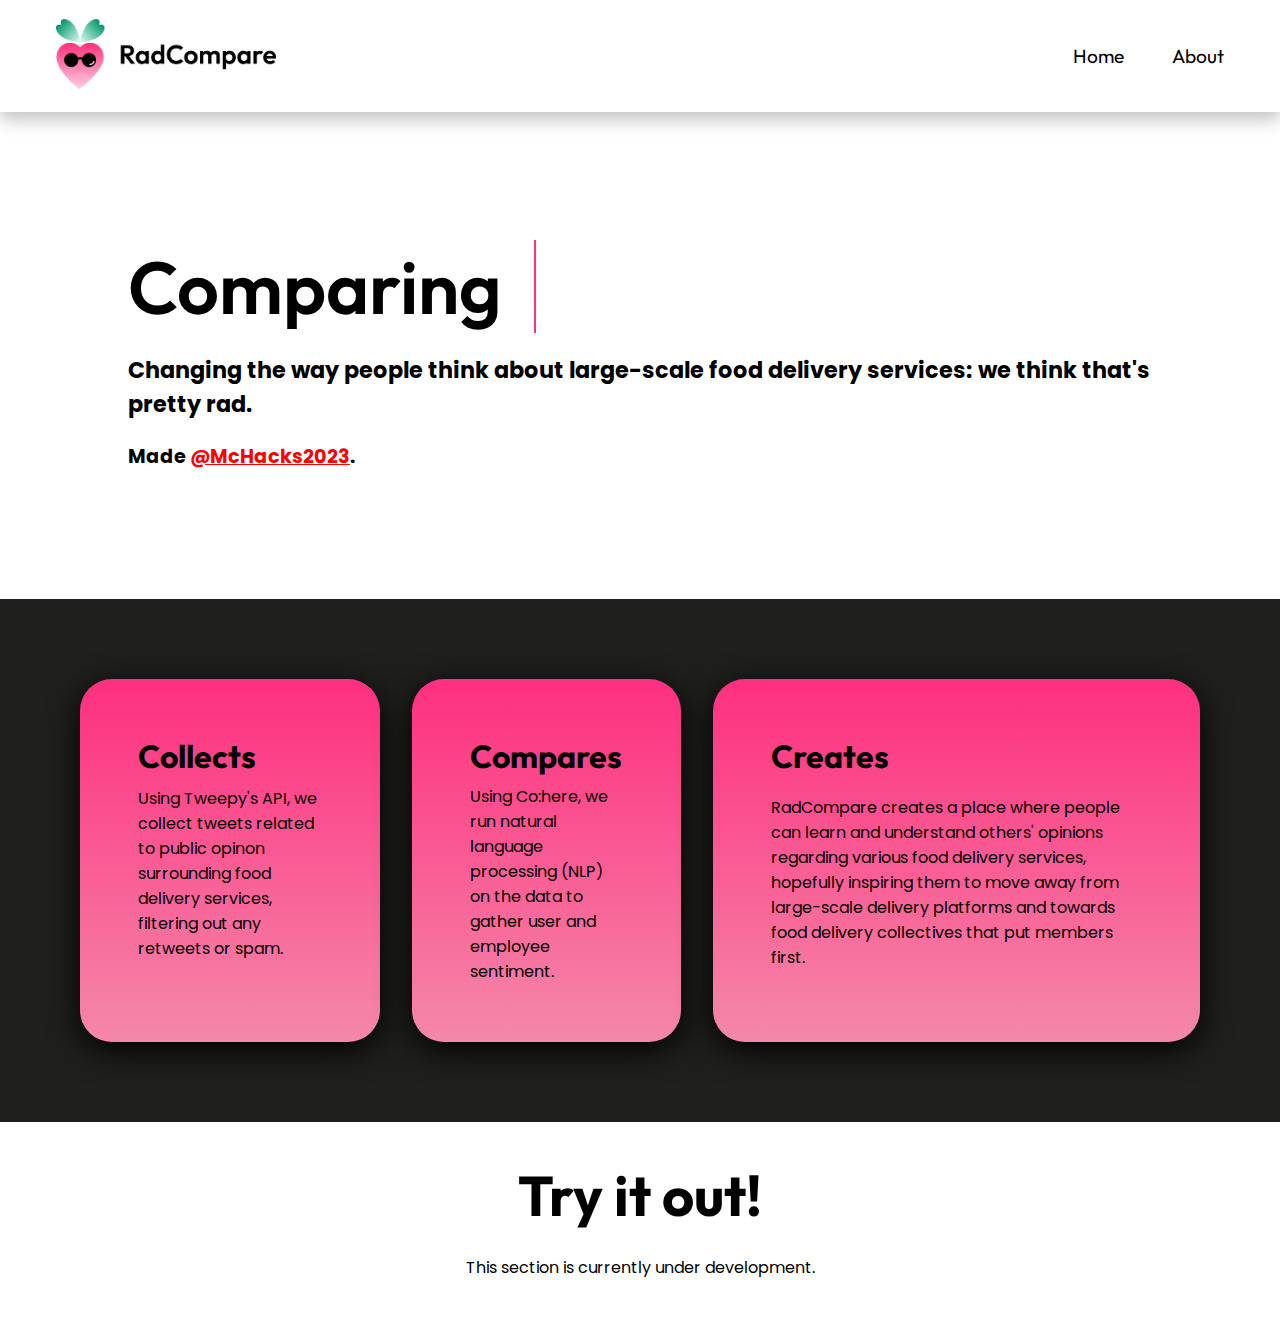
==== frontend/index.html @ e85ead7a "Merge pull request #1 from SamerSawan/alexa-frontend" ====
<!DOCTYPE html>
<html lang="en">
    <title>RadCompare</title>
    <link rel="shortcut icon" type="image/png" href="./images/radfavicon.png"/>
    <meta name="viewport" content="width=device-width, initial-scale=1" />
    <link rel="stylesheet" href="style.css" />
    <link rel="preconnect" href="https://fonts.googleapis.com">
    <link rel="preconnect" href="https://fonts.gstatic.com" crossorigin>
    <link href="https://fonts.googleapis.com/css2?family=Outfit:wght@500&family=Poppins&display=swap" rel="stylesheet">
</html>

<body>
    <!-- NAVIGATION MENU -->
    <nav class="navbar">
        <div class="logo">
            <a href="index.html">
                <img src="./images/radcompare-logo.png" width="220"/>
            </a>
        </div>
        <ul class="menu">
            <li><a href="index.html">Home</a></li>
            <li><a href="about.html">About</a></li>
        </ul>
    </nav>

    <!-- MAIN BANNER -->
    <div class="home-banner">
        <div class="text-animation-container">
            <span class="text static-text">Comparing &nbsp;</span>
            <span class="text first-slide"></span>
        </div>
        <div class="main-description">
            <h3>Changing the way people think about large-scale food delivery services: we think that's pretty rad.</h3>
            <h4>Made <a href="https://www.mchacks.ca/">@McHacks2023</a>.</h4>
        </div>
    </div>

    <!-- BODY -->
    <div class="box-container">
        <div class="info-card1">
            <h2>Collects</h2>
            <p>Using Tweepy's API, we collect tweets related to public opinon surrounding
                food delivery services, filtering out any retweets or spam.</p>
        </div>
        <div class="info-card2">
            <h2>Compares</h2>
            <p>Using Co:here, we run natural language processing (NLP) on the data to
                gather user and employee sentiment.</p>
        </div>
        <div class="info-card3">
            <h2>Creates</h2>
            <p>RadCompare creates a place where people can learn and understand others' opinions 
                regarding various food delivery services, hopefully inspiring them to move away from 
                large-scale delivery platforms and towards food delivery collectives that put 
                members first.</p>
        </div>
    </div>

    <!-- DEMO SECTION -->
    <div class="demo-container">
        <h1>Try it out!</h1>
        <p>This section is currently under development.</p>
    </div>


    <script src="main.js"></script>
</body>
---- frontend/style.css ----
* {
    margin: 0;
    padding: 0;
}

.html {
    height: 100%;
}

.body {
    overflow: hidden;
}

/* GLOBAL FONTS */

h1 {
    font-family: 'Outfit', sans-serif;
    font-size: 3.5em;
}

h2 {
    font-family: 'Outfit', sans-serif;
    font-size: 2em;
}

h3 {
    font-family: 'Poppins', sans-serif;
    font-size: 1.4em;
}

h4 {
    font-family: 'Poppins', sans-serif;
    font-size: 1.2em;
}


p {
    font-family: 'Poppins', sans-serif;
    font-size: 1em;
}

.navbar {
    background: white;
    padding: 1.5%;
    display: flex;
    align-items: center;
    justify-content: space-between;
    flex-direction: row;
    box-shadow: 0rem 0.5rem 1rem rgb(197, 197, 197);
}

.logo {
    padding-left: 3%;
}

.logo:hover {
    opacity: 70%;
}

.menu a {
    color: black;
    text-decoration: none;
}

.menu a:hover {
    color: #FE2F7F;
    transition: all 0.3s ease-in-out;
}

.menu li {
    display: inline-block;
    text-decoration: none;
    font-family: 'Outfit', sans-serif;
    font-size: 1.2em;
}

.menu {
    display: flex;
    gap: 3em;
    padding-right: 3%;
}

.home-banner {
    padding: 10%;
    display: flex;
    justify-content: flex-start;
    flex-direction: column;
}

.main-description, .main-description h4 {
    padding-top: 2%;
}

.main-description h4 a {
    color: red;
}

/* ANIMATION */

.text-animation-container .text {
    position: relative;
    color: #FE2F7F;
    font-size: 4.6em;
    font-weight: 600;
    font-family: 'Outfit', sans-serif;
}

.text-animation-container .text.static-text {
    color: black;
}

.text.first-slide:before {
    content: "";
    position: absolute;
    top: 0;
    left: 0;
    height: 100%;
    width: 100%;
    background-color: white;
    border-left: 2px solid #FE2F7F;
    animation: animate 4s steps(20) infinite;
}

@keyframes animate {
    40%, 60% {
        left: 100%;
    }
    100% {
        left: 0%;
    }
}

/* BODY */

.box-container {
    padding: 5%;
    background: #1f1f1e;
    display: flex;
    flex-direction: row;
    justify-content: space-evenly;
}

.info-card1, .info-card2, .info-card3 {
    background: linear-gradient(#FE2F7F, #F488A9);
    padding: 5%;
    border-radius: 2em;
    margin: 1em;
    box-shadow: 0rem 0.5rem 2rem rgb(0, 0, 0);
}

.info-card1 p, .info-card2 p, .info-card3 p {
    padding-top: 5%;
}

/* DEMO SECTION */

.demo-container {
    display: flex;
    flex-direction: column;
    align-items: center;
    justify-content: center;
    padding: 3%;
}

.demo-container p {
    padding: 2%;
}
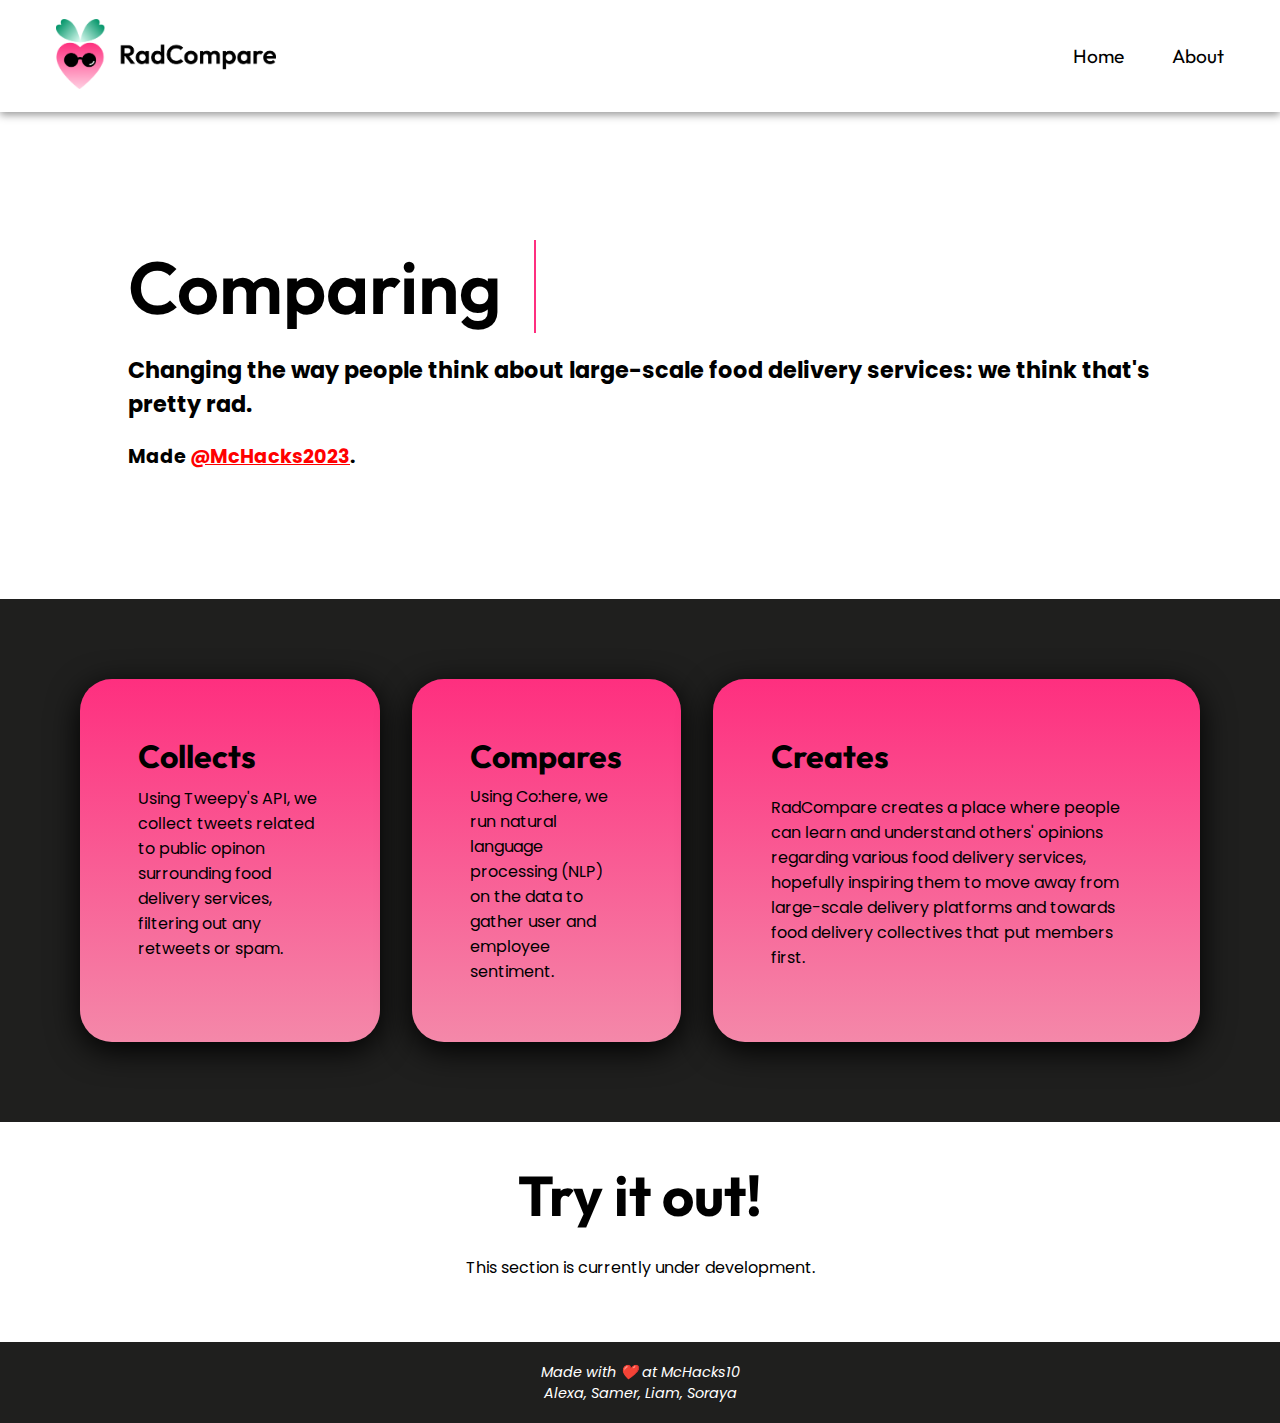
==== commit be284279: "Added Website Footer" ====
--- a/frontend/index.html
+++ b/frontend/index.html
@@ -3,6 +3,7 @@
     <title>RadCompare</title>
     <link rel="shortcut icon" type="image/png" href="./images/radfavicon.png"/>
     <meta name="viewport" content="width=device-width, initial-scale=1" />
+    <meta charset="UTF-8">
     <link rel="stylesheet" href="style.css" />
     <link rel="preconnect" href="https://fonts.googleapis.com">
     <link rel="preconnect" href="https://fonts.gstatic.com" crossorigin>
@@ -62,6 +63,11 @@
         <p>This section is currently under development.</p>
     </div>
 
+    <!-- FOOTER -->
+    <div class="footer">
+        <p>Made with ❤️ at McHacks10</p>
+        <p>Alexa, Samer, Liam, Soraya</p>
+    </div>
 
     <script src="main.js"></script>
 </body>
--- a/frontend/style.css
+++ b/frontend/style.css
@@ -46,7 +46,7 @@
     align-items: center;
     justify-content: space-between;
     flex-direction: row;
-    box-shadow: 0rem 0.5rem 1rem rgb(197, 197, 197);
+    box-shadow: 0rem 0.2rem 0.5rem rgb(153, 153, 153);
 }
 
 .logo {
@@ -166,5 +166,21 @@
     padding: 2%;
 }
 
+/* FOOTER */
+
+.footer {
+    display: flex;
+    flex-direction: column;
+    align-items: center;
+    padding: 1.5%;
+    background-color: #1f1f1e;
+}
+
+.footer p {
+    font-size: 0.9em;
+    font-style: italic;
+    color: white;
+}
 
 
+
